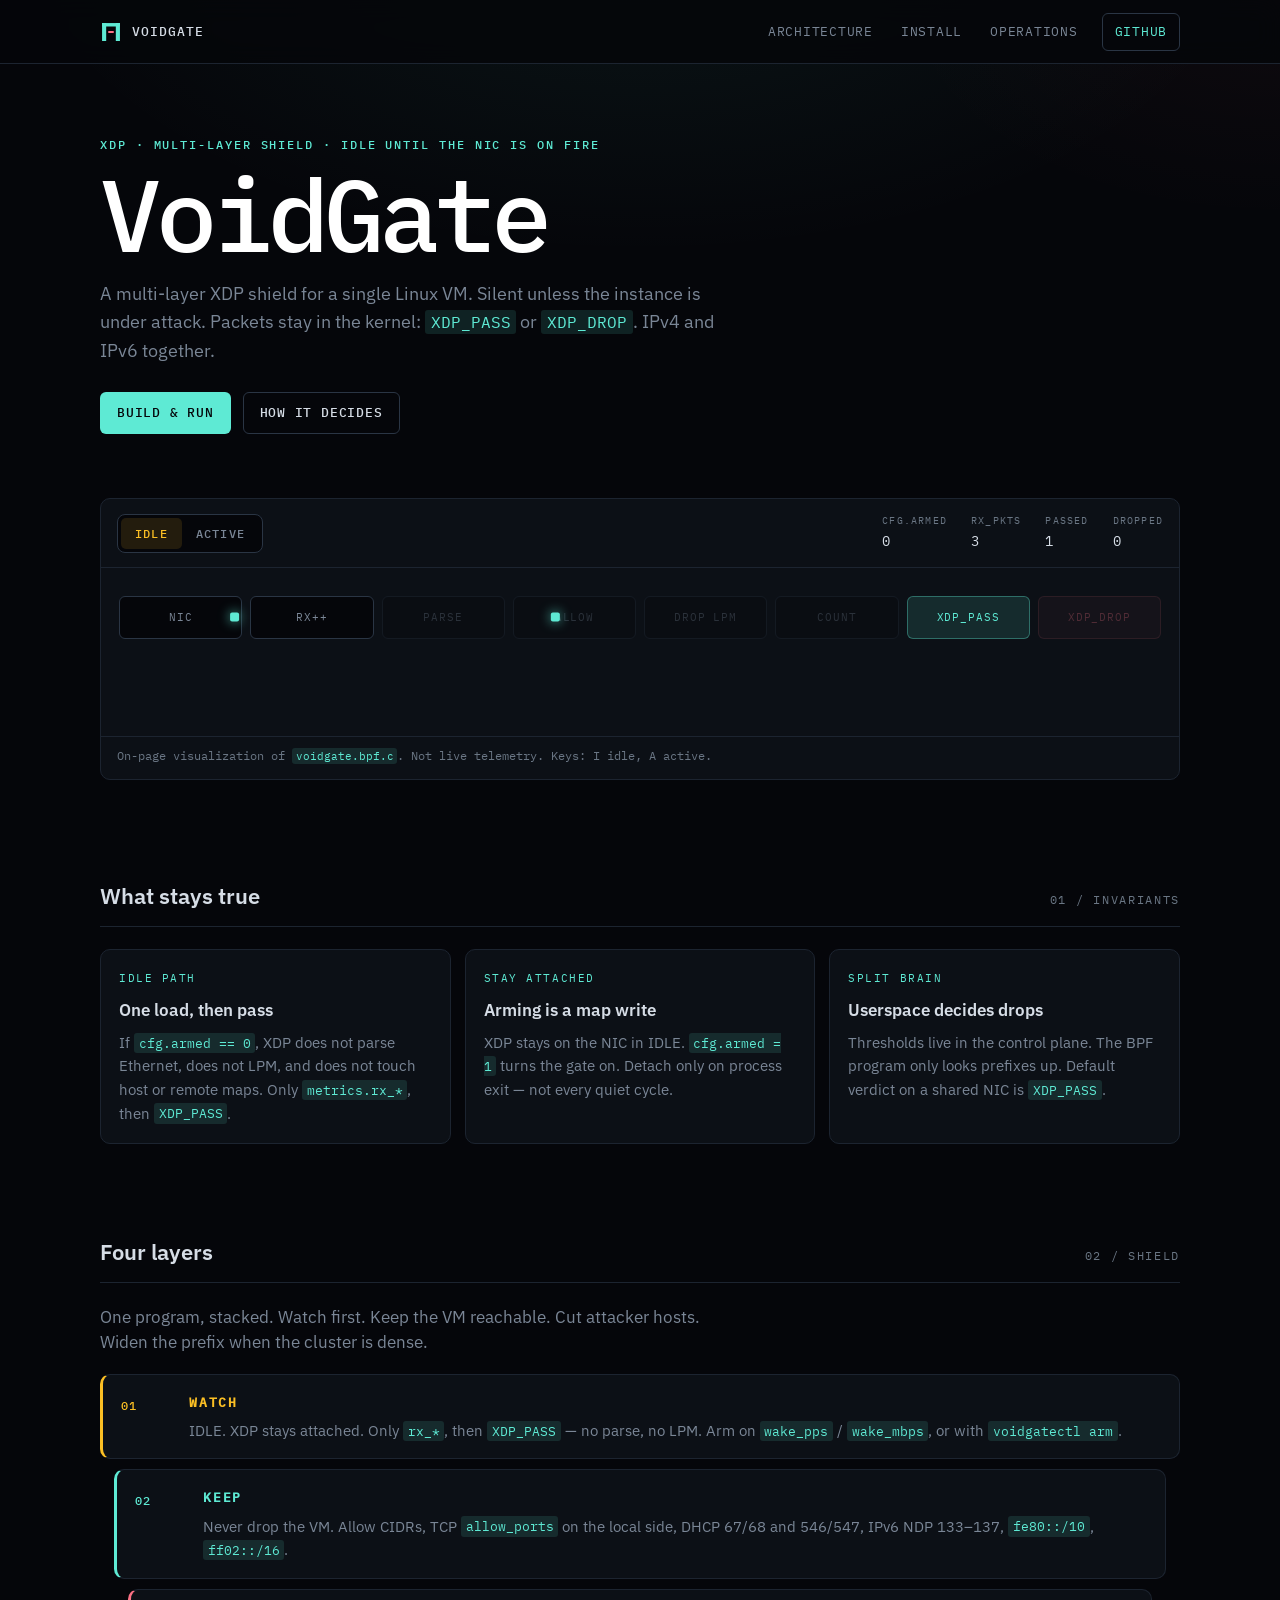
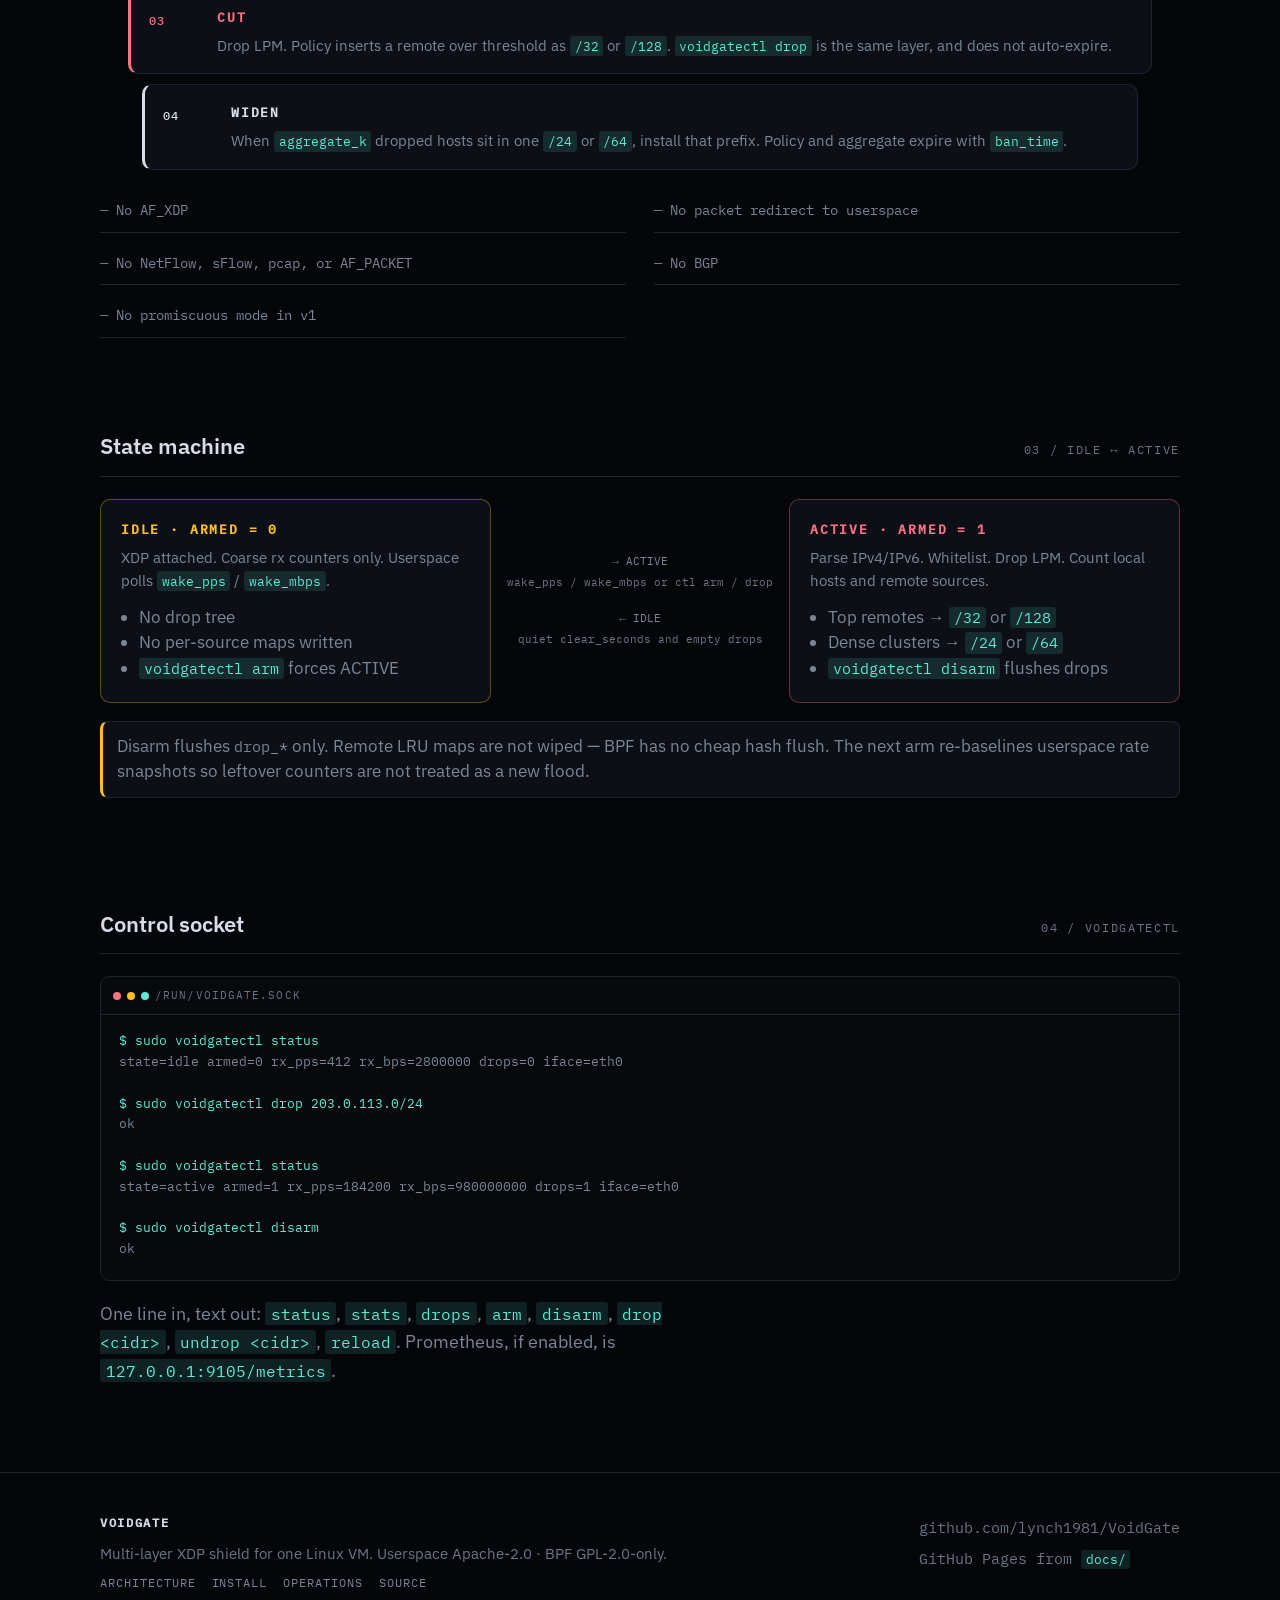
==== docs/index.html @ 75552173 "doc: add static website" ====
<!DOCTYPE html>
<html lang="en">
<head>
    <meta charset="utf-8">
    <meta name="viewport" content="width=device-width, initial-scale=1">
    <title>VoidGate — multi-layer XDP shield</title>
    <meta name="description" content="Multi-layer XDP shield for a single Linux VM. Silent unless the instance is under attack. XDP_PASS or XDP_DROP only.">
    <meta name="theme-color" content="#05060a">
    <link rel="icon" href="img/favicon.svg" type="image/svg+xml">
    <link rel="canonical" href="https://lynch1981.github.io/VoidGate/">
    <meta property="og:title" content="VoidGate">
    <meta property="og:description" content="Multi-layer XDP shield for one Linux VM. Silent unless the instance is under attack.">
    <meta property="og:type" content="website">
    <meta property="og:url" content="https://lynch1981.github.io/VoidGate/">
    <link rel="preload" href="fonts/ibm-plex-sans-400.woff2" as="font" type="font/woff2" crossorigin>
    <link rel="preload" href="fonts/ibm-plex-mono-400.woff2" as="font" type="font/woff2" crossorigin>
    <link rel="stylesheet" href="css/site.css">
</head>
<body>
    <a class="skip" href="#main">Skip to content</a>
    <header class="site-header">
        <div class="wrap header-inner">
            <a class="brand" href="index.html">
                <img src="img/mark.svg" width="22" height="22" alt="">
                VoidGate
            </a>
            <button class="nav-toggle" type="button" aria-expanded="false" aria-controls="site-nav">Menu</button>
            <nav id="site-nav" class="site-nav">
                <a href="architecture.html">Architecture</a>
                <a href="install.html">Install</a>
                <a href="operations.html">Operations</a>
                <a class="nav-ext" href="https://github.com/lynch1981/VoidGate">GitHub</a>
            </nav>
        </div>
    </header>

    <main id="main">
        <section class="hero wrap">
            <p class="kicker">XDP · multi-layer shield · idle until the NIC is on fire</p>
            <h1 class="display">VoidGate</h1>
            <p class="lede">A multi-layer XDP shield for a single Linux VM. Silent unless the instance is under attack. Packets stay in the kernel: <code>XDP_PASS</code> or <code>XDP_DROP</code>. IPv4 and IPv6 together.</p>
            <div class="hero-actions">
                <a class="btn btn-pass" href="install.html">Build &amp; run</a>
                <a class="btn btn-ghost" href="architecture.html">How it decides</a>
            </div>
        </section>

        <div class="wrap">
            <section class="datapath" data-gate tabindex="0" aria-label="Datapath visualization">
                <div class="datapath-head">
                    <div class="seg" role="tablist" aria-label="Gate state">
                        <button type="button" role="tab" data-arm="0" aria-selected="true">Idle</button>
                        <button type="button" role="tab" data-arm="1" aria-selected="false">Active</button>
                    </div>
                    <dl class="metrics">
                        <div>
                            <dt>cfg.armed</dt>
                            <dd data-m="armed">0</dd>
                        </div>
                        <div>
                            <dt>rx_pkts</dt>
                            <dd data-m="rx">0</dd>
                        </div>
                        <div>
                            <dt>passed</dt>
                            <dd data-m="passed">0</dd>
                        </div>
                        <div>
                            <dt>dropped</dt>
                            <dd data-m="dropped">0</dd>
                        </div>
                    </dl>
                </div>
                <div class="datapath-body">
                    <ol class="stages">
                        <li data-stage="nic">NIC</li>
                        <li data-stage="rx">rx++</li>
                        <li data-stage="parse" class="armed-only">parse</li>
                        <li data-stage="allow" class="armed-only">allow</li>
                        <li data-stage="drop" class="armed-only">drop LPM</li>
                        <li data-stage="count" class="armed-only">count</li>
                        <li data-stage="pass" class="verdict pass">XDP_PASS</li>
                        <li data-stage="dropv" class="verdict drop armed-only">XDP_DROP</li>
                    </ol>
                    <div class="datapath-lane" aria-hidden="true"></div>
                </div>
                <p class="datapath-note">On-page visualization of <code>voidgate.bpf.c</code>. Not live telemetry. Keys: I idle, A active.</p>
            </section>
        </div>

        <section class="section wrap">
            <div class="section-head">
                <h2>What stays true</h2>
                <span class="idx">01 / invariants</span>
            </div>
            <div class="facts">
                <article class="fact">
                    <p class="tag">Idle path</p>
                    <h3>One load, then pass</h3>
                    <p>If <code>cfg.armed == 0</code>, XDP does not parse Ethernet, does not LPM, and does not touch host or remote maps. Only <code>metrics.rx_*</code>, then <code>XDP_PASS</code>.</p>
                </article>
                <article class="fact">
                    <p class="tag">Stay attached</p>
                    <h3>Arming is a map write</h3>
                    <p>XDP stays on the NIC in IDLE. <code>cfg.armed = 1</code> turns the gate on. Detach only on process exit — not every quiet cycle.</p>
                </article>
                <article class="fact">
                    <p class="tag">Split brain</p>
                    <h3>Userspace decides drops</h3>
                    <p>Thresholds live in the control plane. The BPF program only looks prefixes up. Default verdict on a shared NIC is <code>XDP_PASS</code>.</p>
                </article>
            </div>
        </section>

        <section class="section wrap">
            <div class="section-head">
                <h2>Four layers</h2>
                <span class="idx">02 / shield</span>
            </div>
            <p class="section-lede">One program, stacked. Watch first. Keep the VM reachable. Cut attacker hosts. Widen the prefix when the cluster is dense.</p>
            <ol class="shield">
                <li class="watch">
                    <span class="layer-idx">01</span>
                    <div>
                        <h3>Watch</h3>
                        <p>IDLE. XDP stays attached. Only <code>rx_*</code>, then <code>XDP_PASS</code> — no parse, no LPM. Arm on <code>wake_pps</code> / <code>wake_mbps</code>, or with <code>voidgatectl arm</code>.</p>
                    </div>
                </li>
                <li class="keep">
                    <span class="layer-idx">02</span>
                    <div>
                        <h3>Keep</h3>
                        <p>Never drop the VM. Allow CIDRs, TCP <code>allow_ports</code> on the local side, DHCP 67/68 and 546/547, IPv6 NDP 133–137, <code>fe80::/10</code>, <code>ff02::/16</code>.</p>
                    </div>
                </li>
                <li class="cut">
                    <span class="layer-idx">03</span>
                    <div>
                        <h3>Cut</h3>
                        <p>Drop LPM. Policy inserts a remote over threshold as <code>/32</code> or <code>/128</code>. <code>voidgatectl drop</code> is the same layer, and does not auto-expire.</p>
                    </div>
                </li>
                <li class="widen">
                    <span class="layer-idx">04</span>
                    <div>
                        <h3>Widen</h3>
                        <p>When <code>aggregate_k</code> dropped hosts sit in one <code>/24</code> or <code>/64</code>, install that prefix. Policy and aggregate expire with <code>ban_time</code>.</p>
                    </div>
                </li>
            </ol>
            <ul class="nogo">
                <li>No AF_XDP</li>
                <li>No packet redirect to userspace</li>
                <li>No NetFlow, sFlow, pcap, or AF_PACKET</li>
                <li>No BGP</li>
                <li>No promiscuous mode in v1</li>
            </ul>
        </section>

        <section class="section wrap">
            <div class="section-head">
                <h2>State machine</h2>
                <span class="idx">03 / idle ↔ active</span>
            </div>
            <div class="machine">
                <article class="idle">
                    <h3>Idle · armed = 0</h3>
                    <p>XDP attached. Coarse rx counters only. Userspace polls <code>wake_pps</code> / <code>wake_mbps</code>.</p>
                    <ul>
                        <li>No drop tree</li>
                        <li>No per-source maps written</li>
                        <li><code>voidgatectl arm</code> forces ACTIVE</li>
                    </ul>
                </article>
                <div class="arrows">
                    <div>
                        → ACTIVE
                        <span>wake_pps / wake_mbps or ctl arm / drop</span>
                    </div>
                    <div>
                        ← IDLE
                        <span>quiet clear_seconds and empty drops</span>
                    </div>
                </div>
                <article class="active">
                    <h3>Active · armed = 1</h3>
                    <p>Parse IPv4/IPv6. Whitelist. Drop LPM. Count local hosts and remote sources.</p>
                    <ul>
                        <li>Top remotes → <code>/32</code> or <code>/128</code></li>
                        <li>Dense clusters → <code>/24</code> or <code>/64</code></li>
                        <li><code>voidgatectl disarm</code> flushes drops</li>
                    </ul>
                </article>
            </div>
            <aside class="note idle">Disarm flushes <code>drop_*</code> only. Remote LRU maps are not wiped — BPF has no cheap hash flush. The next arm re-baselines userspace rate snapshots so leftover counters are not treated as a new flood.</aside>
        </section>

        <section class="section wrap">
            <div class="section-head">
                <h2>Control socket</h2>
                <span class="idx">04 / voidgatectl</span>
            </div>
            <div class="term">
                <div class="term-bar"><i></i><i></i><i></i> /run/voidgate.sock</div>
                <pre><span class="cmd">$ sudo voidgatectl status</span>
<span class="out">state=idle armed=0 rx_pps=412 rx_bps=2800000 drops=0 iface=eth0</span>

<span class="cmd">$ sudo voidgatectl drop 203.0.113.0/24</span>
<span class="out">ok</span>

<span class="cmd">$ sudo voidgatectl status</span>
<span class="out">state=active armed=1 rx_pps=184200 rx_bps=980000000 drops=1 iface=eth0</span>

<span class="cmd">$ sudo voidgatectl disarm</span>
<span class="out">ok</span></pre>
            </div>
            <p class="lede">One line in, text out: <code>status</code>, <code>stats</code>, <code>drops</code>, <code>arm</code>, <code>disarm</code>, <code>drop &lt;cidr&gt;</code>, <code>undrop &lt;cidr&gt;</code>, <code>reload</code>. Prometheus, if enabled, is <code>127.0.0.1:9105/metrics</code>.</p>
        </section>
    </main>

    <footer class="site-footer">
        <div class="wrap footer-inner">
            <div>
                <strong>VoidGate</strong>
                <p>Multi-layer XDP shield for one Linux VM. Userspace Apache-2.0 · BPF GPL-2.0-only.</p>
                <div class="footer-nav">
                    <a href="architecture.html">Architecture</a>
                    <a href="install.html">Install</a>
                    <a href="operations.html">Operations</a>
                    <a href="https://github.com/lynch1981/VoidGate">Source</a>
                </div>
            </div>
            <div class="footer-meta">
                <p>github.com/lynch1981/VoidGate</p>
                <p>GitHub Pages from <code>docs/</code></p>
            </div>
        </div>
    </footer>
    <script src="js/site.js"></script>
    <script src="js/datapath.js"></script>
</body>
</html>
---- docs/css/site.css ----
@font-face {
    font-family: "IBM Plex Sans";
    src: url("../fonts/ibm-plex-sans-400.woff2") format("woff2");
    font-weight: 400;
    font-style: normal;
    font-display: swap;
}

@font-face {
    font-family: "IBM Plex Sans";
    src: url("../fonts/ibm-plex-sans-500.woff2") format("woff2");
    font-weight: 500;
    font-style: normal;
    font-display: swap;
}

@font-face {
    font-family: "IBM Plex Sans";
    src: url("../fonts/ibm-plex-sans-600.woff2") format("woff2");
    font-weight: 600;
    font-style: normal;
    font-display: swap;
}

@font-face {
    font-family: "IBM Plex Mono";
    src: url("../fonts/ibm-plex-mono-400.woff2") format("woff2");
    font-weight: 400;
    font-style: normal;
    font-display: swap;
}

@font-face {
    font-family: "IBM Plex Mono";
    src: url("../fonts/ibm-plex-mono-500.woff2") format("woff2");
    font-weight: 500;
    font-style: normal;
    font-display: swap;
}

:root {
    --void: #05060a;
    --panel: #0c1016;
    --panel-2: #121821;
    --line: #1c2430;
    --line-2: #2a3544;
    --pass: #5eead4;
    --pass-dim: rgba(94, 234, 212, 0.12);
    --drop: #fb7185;
    --drop-dim: rgba(251, 113, 133, 0.14);
    --idle: #fbbf24;
    --idle-dim: rgba(251, 191, 36, 0.12);
    --text: #d6dde6;
    --muted: #7a8696;
    --faint: #6a7684;
    --sans: "IBM Plex Sans", "Segoe UI", sans-serif;
    --mono: "IBM Plex Mono", ui-monospace, "Cascadia Code", Menlo, monospace;
    --wrap: 1080px;
    --header-h: 64px;
    --radius: 6px;
}

*,
*::before,
*::after {
    box-sizing: border-box;
}

html {
    scroll-behavior: smooth;
    color-scheme: dark;
}

html,
body {
    margin: 0;
    padding: 0;
}

body {
    min-height: 100vh;
    font-family: var(--sans);
    font-size: 16.5px;
    line-height: 1.55;
    color: var(--text);
    background:
        radial-gradient(900px 480px at 50% -80px, rgba(94, 234, 212, 0.07), transparent 70%),
        radial-gradient(700px 400px at 100% 0, rgba(251, 113, 133, 0.04), transparent 55%),
        var(--void);
}

::selection {
    background: var(--pass);
    color: var(--void);
}

a {
    color: var(--pass);
    text-decoration-thickness: 1px;
    text-underline-offset: 3px;
}

a:hover {
    color: #fff;
}

img {
    max-width: 100%;
    display: block;
}

code,
kbd {
    font-family: var(--mono);
    font-size: 0.88em;
    font-weight: 400;
}

p code,
li code,
td code,
dd code,
figcaption code {
    color: var(--pass);
    background: var(--pass-dim);
    padding: 0.08em 0.35em;
    border-radius: 3px;
}

.skip {
    position: absolute;
    left: 12px;
    top: -48px;
    z-index: 80;
    padding: 8px 12px;
    background: var(--pass);
    color: var(--void);
    font-family: var(--mono);
    font-size: 13px;
    font-weight: 500;
}

.skip:focus {
    top: 12px;
}

.wrap {
    width: min(var(--wrap), calc(100% - 40px));
    margin-inline: auto;
}

.site-header {
    position: sticky;
    top: 0;
    z-index: 50;
    height: var(--header-h);
    border-bottom: 1px solid var(--line);
    background: rgba(5, 6, 10, 0.86);
    backdrop-filter: blur(12px);
}

.header-inner {
    display: flex;
    align-items: center;
    justify-content: space-between;
    height: var(--header-h);
    gap: 24px;
}

.brand {
    display: flex;
    align-items: center;
    gap: 10px;
    color: var(--text);
    text-decoration: none;
    font-family: var(--mono);
    font-weight: 500;
    letter-spacing: 0.08em;
    text-transform: uppercase;
    font-size: 13px;
}

.brand img {
    width: 22px;
    height: 22px;
}

.brand:hover {
    color: var(--pass);
}

.nav-toggle {
    display: none;
    border: 1px solid var(--line-2);
    background: var(--panel);
    color: var(--text);
    font-family: var(--mono);
    font-size: 12px;
    letter-spacing: 0.08em;
    text-transform: uppercase;
    padding: 8px 12px;
    border-radius: var(--radius);
    cursor: pointer;
}

.site-nav {
    display: flex;
    align-items: center;
    gap: 4px;
}

.site-nav a {
    color: var(--muted);
    text-decoration: none;
    font-family: var(--mono);
    font-size: 12.5px;
    letter-spacing: 0.06em;
    text-transform: uppercase;
    padding: 8px 12px;
    border-radius: var(--radius);
}

.site-nav a:hover,
.site-nav a[aria-current="page"] {
    color: var(--text);
    background: var(--panel-2);
}

.site-nav a.nav-ext {
    color: var(--pass);
    margin-left: 8px;
    border: 1px solid var(--line-2);
}

.kicker {
    margin: 0 0 12px;
    font-family: var(--mono);
    font-size: 12px;
    font-weight: 500;
    letter-spacing: 0.16em;
    text-transform: uppercase;
    color: var(--pass);
}

.display {
    margin: 0;
    font-family: var(--mono);
    font-weight: 500;
    font-size: clamp(3rem, 9vw, 6.4rem);
    letter-spacing: -0.05em;
    line-height: 0.92;
    color: #fff;
}

.lede {
    margin: 18px 0 0;
    max-width: 40rem;
    font-size: 1.15rem;
    color: var(--muted);
}

.section-lede {
    margin: 0 0 18px;
    max-width: 40rem;
    color: var(--muted);
}

.datapath:focus-visible {
    outline: 2px solid var(--pass);
    outline-offset: 3px;
}

.hero {
    padding: 72px 0 36px;
}

.hero-actions {
    display: flex;
    flex-wrap: wrap;
    gap: 12px;
    margin-top: 28px;
}

.btn {
    display: inline-flex;
    align-items: center;
    gap: 8px;
    padding: 10px 16px;
    border-radius: var(--radius);
    font-family: var(--mono);
    font-size: 13px;
    font-weight: 500;
    letter-spacing: 0.06em;
    text-transform: uppercase;
    text-decoration: none;
    border: 1px solid transparent;
}

.btn-pass {
    background: var(--pass);
    color: var(--void);
}

.btn-pass:hover {
    background: #fff;
    color: var(--void);
}

.btn-ghost {
    background: transparent;
    color: var(--text);
    border-color: var(--line-2);
}

.btn-ghost:hover {
    border-color: var(--pass);
    color: var(--pass);
}

.datapath {
    margin: 28px 0 72px;
    border: 1px solid var(--line);
    background: var(--panel);
    border-radius: 10px;
    overflow: hidden;
}

.datapath-head {
    display: flex;
    flex-wrap: wrap;
    align-items: center;
    justify-content: space-between;
    gap: 16px;
    padding: 14px 16px;
    border-bottom: 1px solid var(--line);
}

.seg {
    display: inline-flex;
    padding: 3px;
    border: 1px solid var(--line-2);
    border-radius: 8px;
    background: var(--void);
}

.seg button {
    appearance: none;
    border: 0;
    background: transparent;
    color: var(--muted);
    font-family: var(--mono);
    font-size: 12px;
    font-weight: 500;
    letter-spacing: 0.1em;
    text-transform: uppercase;
    padding: 8px 14px;
    border-radius: 5px;
    cursor: pointer;
}

.seg button[aria-selected="true"][data-arm="0"] {
    background: var(--idle-dim);
    color: var(--idle);
}

.seg button[aria-selected="true"][data-arm="1"] {
    background: var(--drop-dim);
    color: var(--drop);
}

.metrics {
    display: flex;
    flex-wrap: wrap;
    gap: 18px 24px;
    margin: 0;
}

.metrics div {
    display: flex;
    flex-direction: column;
    gap: 2px;
}

.metrics dt {
    font-family: var(--mono);
    font-size: 10px;
    letter-spacing: 0.12em;
    text-transform: uppercase;
    color: var(--faint);
}

.metrics dd {
    margin: 0;
    font-family: var(--mono);
    font-size: 14px;
    font-variant-numeric: tabular-nums;
    color: var(--text);
}

.datapath-body {
    position: relative;
    padding: 28px 18px 22px;
    min-height: 168px;
}

.stages {
    list-style: none;
    display: flex;
    flex-wrap: wrap;
    justify-content: space-between;
    gap: 10px 8px;
    margin: 0;
    padding: 0;
    position: relative;
    z-index: 1;
}

.stages li {
    flex: 1 1 88px;
    min-width: 88px;
    text-align: center;
    font-family: var(--mono);
    font-size: 11px;
    letter-spacing: 0.08em;
    text-transform: uppercase;
    color: var(--muted);
    border: 1px solid var(--line-2);
    background: var(--void);
    border-radius: var(--radius);
    padding: 12px 8px;
    transition: opacity 0.2s, border-color 0.2s, color 0.2s;
}

.datapath[data-armed="0"] .armed-only {
    opacity: 0.28;
}

.stages .verdict.pass {
    color: var(--pass);
    border-color: rgba(94, 234, 212, 0.35);
    background: var(--pass-dim);
}

.stages .verdict.drop {
    color: var(--drop);
    border-color: rgba(251, 113, 133, 0.4);
    background: var(--drop-dim);
}

.datapath-lane {
    position: absolute;
    inset: 0;
    pointer-events: none;
    overflow: hidden;
}

.pkt {
    position: absolute;
    width: 9px;
    height: 9px;
    margin: -4.5px 0 0 -4.5px;
    border-radius: 2px;
    background: var(--pass);
    box-shadow: 0 0 12px rgba(94, 234, 212, 0.8);
    z-index: 2;
}

.pkt.is-drop {
    background: var(--drop);
    box-shadow: 0 0 12px rgba(251, 113, 133, 0.85);
}

.datapath-note {
    margin: 0;
    padding: 10px 16px 14px;
    font-family: var(--mono);
    font-size: 12px;
    color: var(--faint);
    border-top: 1px solid var(--line);
}

.section {
    padding: 28px 0 64px;
}

.section-head {
    display: flex;
    align-items: baseline;
    justify-content: space-between;
    gap: 16px;
    margin-bottom: 22px;
    padding-bottom: 12px;
    border-bottom: 1px solid var(--line);
}

.section-head h2 {
    margin: 0;
    font-size: 1.35rem;
    font-weight: 600;
}

.section-head .idx {
    font-family: var(--mono);
    font-size: 12px;
    letter-spacing: 0.14em;
    text-transform: uppercase;
    color: var(--faint);
}

.facts {
    display: grid;
    grid-template-columns: repeat(3, 1fr);
    gap: 14px;
}

.fact {
    border: 1px solid var(--line);
    background: var(--panel);
    border-radius: 10px;
    padding: 20px 18px 18px;
}

.fact .tag {
    font-family: var(--mono);
    font-size: 11px;
    letter-spacing: 0.14em;
    text-transform: uppercase;
    color: var(--pass);
    margin: 0 0 10px;
}

.fact h3 {
    margin: 0 0 8px;
    font-size: 1.05rem;
}

.fact p {
    margin: 0;
    color: var(--muted);
    font-size: 0.95rem;
}

.nogo {
    display: grid;
    grid-template-columns: 1fr 1fr;
    gap: 10px 28px;
    margin: 0;
    padding: 0;
    list-style: none;
}

.nogo li {
    font-family: var(--mono);
    font-size: 14px;
    color: var(--muted);
    padding: 10px 0;
    border-bottom: 1px solid var(--line);
}

.nogo li::before {
    content: "— ";
    color: var(--faint);
}

.shield {
    list-style: none;
    margin: 0 0 8px;
    padding: 0;
    display: grid;
    gap: 10px;
}

.shield + .nogo {
    margin-top: 20px;
}

.shield > li {
    display: grid;
    grid-template-columns: 52px 1fr;
    gap: 16px;
    align-items: start;
    border: 1px solid var(--line);
    background: var(--panel);
    border-radius: 10px;
    padding: 18px 18px 16px;
    border-left-width: 3px;
}

.shield .layer-idx {
    font-family: var(--mono);
    font-size: 12px;
    font-weight: 500;
    letter-spacing: 0.12em;
    padding-top: 4px;
}

.shield h3 {
    margin: 0 0 6px;
    font-family: var(--mono);
    font-size: 13px;
    letter-spacing: 0.14em;
    text-transform: uppercase;
}

.shield p {
    margin: 0;
    color: var(--muted);
    font-size: 0.95rem;
}

.shield .watch {
    border-left-color: var(--idle);
}

.shield .watch .layer-idx,
.shield .watch h3 {
    color: var(--idle);
}

.shield .keep {
    border-left-color: var(--pass);
}

.shield .keep .layer-idx,
.shield .keep h3 {
    color: var(--pass);
}

.shield .cut {
    border-left-color: var(--drop);
}

.shield .cut .layer-idx,
.shield .cut h3 {
    color: var(--drop);
}

.shield .widen {
    border-left-color: var(--text);
}

.shield .widen .layer-idx,
.shield .widen h3 {
    color: var(--text);
}

@media (min-width: 721px) {
    .shield > li:nth-child(2) {
        margin-inline: 14px;
    }

    .shield > li:nth-child(3) {
        margin-inline: 28px;
    }

    .shield > li:nth-child(4) {
        margin-inline: 42px;
    }
}

.machine {
    display: grid;
    grid-template-columns: 1fr auto 1fr;
    gap: 16px;
    align-items: stretch;
}

.machine article {
    border: 1px solid var(--line);
    background: var(--panel);
    border-radius: 10px;
    padding: 20px;
}

.machine .idle {
    border-color: rgba(251, 191, 36, 0.35);
}

.machine .active {
    border-color: rgba(251, 113, 133, 0.35);
}

.machine h3 {
    margin: 0 0 6px;
    font-family: var(--mono);
    font-size: 13px;
    letter-spacing: 0.14em;
    text-transform: uppercase;
}

.machine .idle h3 {
    color: var(--idle);
}

.machine .active h3 {
    color: var(--drop);
}

.machine p {
    margin: 0;
    color: var(--muted);
    font-size: 0.95rem;
}

.machine ul {
    margin: 12px 0 0;
    padding: 0 0 0 18px;
    color: var(--muted);
}

.arrows {
    display: flex;
    flex-direction: column;
    justify-content: center;
    gap: 18px;
    font-family: var(--mono);
    font-size: 11px;
    color: var(--muted);
    min-width: 160px;
}

.arrows div {
    text-align: center;
}

.arrows span {
    display: block;
    color: var(--faint);
    margin-top: 4px;
}

.page-head {
    padding: 56px 0 28px;
}

.page-head h1 {
    margin: 0;
    font-size: clamp(1.8rem, 4vw, 2.6rem);
    font-weight: 600;
    letter-spacing: -0.03em;
    line-height: 1.15;
    max-width: 18ch;
}

.page-head .lede {
    font-size: 1.05rem;
}

.prose h2 {
    margin: 2.2rem 0 0.7rem;
    font-size: 1.25rem;
}

.prose h3 {
    margin: 1.6rem 0 0.5rem;
    font-size: 1.02rem;
}

.prose p,
.prose li {
    color: var(--muted);
}

.prose p {
    max-width: 46rem;
}

.prose strong {
    color: var(--text);
    font-weight: 500;
}

.path {
    list-style: none;
    margin: 0;
    padding: 0;
    counter-reset: step;
}

.path li {
    position: relative;
    padding: 14px 0 14px 56px;
    border-bottom: 1px solid var(--line);
    color: var(--muted);
}

.path li::before {
    counter-increment: step;
    content: counter(step, decimal-leading-zero);
    position: absolute;
    left: 0;
    top: 14px;
    font-family: var(--mono);
    font-size: 12px;
    letter-spacing: 0.08em;
    color: var(--pass);
}

.path .drop-step {
    color: var(--drop);
}

.grid-table-wrap {
    overflow-x: auto;
    border: 1px solid var(--line);
    border-radius: 10px;
    background: var(--panel);
}

.grid-table {
    width: 100%;
    border-collapse: collapse;
    font-size: 14px;
}

.grid-table th,
.grid-table td {
    text-align: left;
    padding: 11px 14px;
    border-bottom: 1px solid var(--line);
    vertical-align: top;
}

.grid-table th {
    font-family: var(--mono);
    font-size: 11px;
    font-weight: 500;
    letter-spacing: 0.1em;
    text-transform: uppercase;
    color: var(--faint);
    background: var(--void);
}

.grid-table tr:last-child td {
    border-bottom: 0;
}

.grid-table td:first-child {
    font-family: var(--mono);
    color: var(--pass);
    white-space: nowrap;
}

.checks {
    list-style: none;
    margin: 0;
    padding: 0;
}

.checks li {
    display: grid;
    grid-template-columns: 18px 1fr;
    gap: 12px;
    padding: 12px 0;
    border-bottom: 1px solid var(--line);
    color: var(--muted);
}

.checks li::before {
    content: "";
    width: 8px;
    height: 8px;
    margin-top: 7px;
    background: var(--pass);
    box-shadow: 0 0 8px var(--pass);
}

.code {
    margin: 16px 0 24px;
    border: 1px solid var(--line);
    border-radius: 10px;
    background: #080b10;
    overflow: hidden;
}

.code-head {
    display: flex;
    align-items: center;
    justify-content: space-between;
    padding: 8px 12px;
    border-bottom: 1px solid var(--line);
    font-family: var(--mono);
    font-size: 11px;
    letter-spacing: 0.1em;
    text-transform: uppercase;
    color: var(--faint);
}

.copy {
    appearance: none;
    border: 1px solid var(--line-2);
    background: transparent;
    color: var(--muted);
    font-family: var(--mono);
    font-size: 11px;
    letter-spacing: 0.08em;
    text-transform: uppercase;
    padding: 4px 8px;
    border-radius: 4px;
    cursor: pointer;
}

.copy:hover,
.copy.is-copied {
    color: var(--pass);
    border-color: var(--pass);
}

.code pre {
    margin: 0;
    padding: 16px 18px 18px;
    overflow-x: auto;
    font-family: var(--mono);
    font-size: 13px;
    line-height: 1.55;
    color: var(--text);
}

.note {
    border: 1px solid var(--line);
    border-left-width: 3px;
    border-radius: 8px;
    padding: 12px 14px;
    margin: 18px 0;
    color: var(--muted);
    background: var(--panel);
}

.note.warn {
    border-left-color: var(--drop);
}

.note.ok {
    border-left-color: var(--pass);
}

.note.idle {
    border-left-color: var(--idle);
}

.term {
    border: 1px solid var(--line);
    border-radius: 10px;
    background: #07090d;
    overflow: hidden;
}

.term-bar {
    display: flex;
    align-items: center;
    gap: 6px;
    padding: 10px 12px;
    border-bottom: 1px solid var(--line);
    color: var(--faint);
    font-family: var(--mono);
    font-size: 11px;
    letter-spacing: 0.1em;
    text-transform: uppercase;
}

.term-bar i {
    width: 8px;
    height: 8px;
    border-radius: 50%;
    background: var(--line-2);
}

.term-bar i:nth-child(1) { background: #fb7185; }
.term-bar i:nth-child(2) { background: #fbbf24; }
.term-bar i:nth-child(3) { background: #5eead4; }

.term pre {
    margin: 0;
    padding: 16px 18px 20px;
    font-family: var(--mono);
    font-size: 13px;
    line-height: 1.6;
    overflow-x: auto;
    color: var(--text);
}

.term .cmd {
    color: var(--pass);
}

.term .out {
    color: var(--muted);
}

.two {
    display: grid;
    grid-template-columns: 1fr 1fr;
    gap: 16px;
}

.site-footer {
    border-top: 1px solid var(--line);
    padding: 36px 0 48px;
    margin-top: 24px;
}

.footer-inner {
    display: flex;
    justify-content: space-between;
    gap: 32px;
    flex-wrap: wrap;
}

.footer-inner strong {
    font-family: var(--mono);
    font-size: 12px;
    letter-spacing: 0.14em;
    text-transform: uppercase;
}

.footer-inner p {
    margin: 8px 0 0;
    color: var(--faint);
    font-size: 0.92rem;
    max-width: 36rem;
}

.footer-meta {
    font-family: var(--mono);
    font-size: 12px;
    color: var(--faint);
}

.footer-nav {
    display: flex;
    gap: 16px;
    flex-wrap: wrap;
    margin-top: 8px;
}

.footer-nav a {
    color: var(--muted);
    text-decoration: none;
    font-family: var(--mono);
    font-size: 12px;
    text-transform: uppercase;
    letter-spacing: 0.08em;
}

.footer-nav a:hover {
    color: var(--pass);
}

.focus-ring:focus-visible,
a:focus-visible,
button:focus-visible {
    outline: 2px solid var(--pass);
    outline-offset: 3px;
}

@media (max-width: 860px) {
    .facts,
    .nogo,
    .machine,
    .two {
        grid-template-columns: 1fr;
    }

    .arrows {
        flex-direction: row;
        min-width: 0;
        justify-content: space-around;
        font-size: 11px;
    }

    .page-head h1 {
        max-width: none;
    }
}

@media (max-width: 720px) {
    .nav-toggle {
        display: inline-flex;
    }

    .site-nav {
        display: none;
        position: absolute;
        top: var(--header-h);
        left: 0;
        right: 0;
        flex-direction: column;
        align-items: stretch;
        padding: 8px 16px 16px;
        background: rgba(5, 6, 10, 0.97);
        border-bottom: 1px solid var(--line);
        gap: 4px;
    }

    .site-header.is-open .site-nav {
        display: flex;
    }

    .site-nav a.nav-ext {
        margin-left: 0;
    }

    .hero {
        padding-top: 48px;
    }

    .stages li {
        flex: 1 1 calc(50% - 8px);
    }
}

@media (prefers-reduced-motion: reduce) {
    html {
        scroll-behavior: auto;
    }

    .pkt {
        display: none;
    }
}
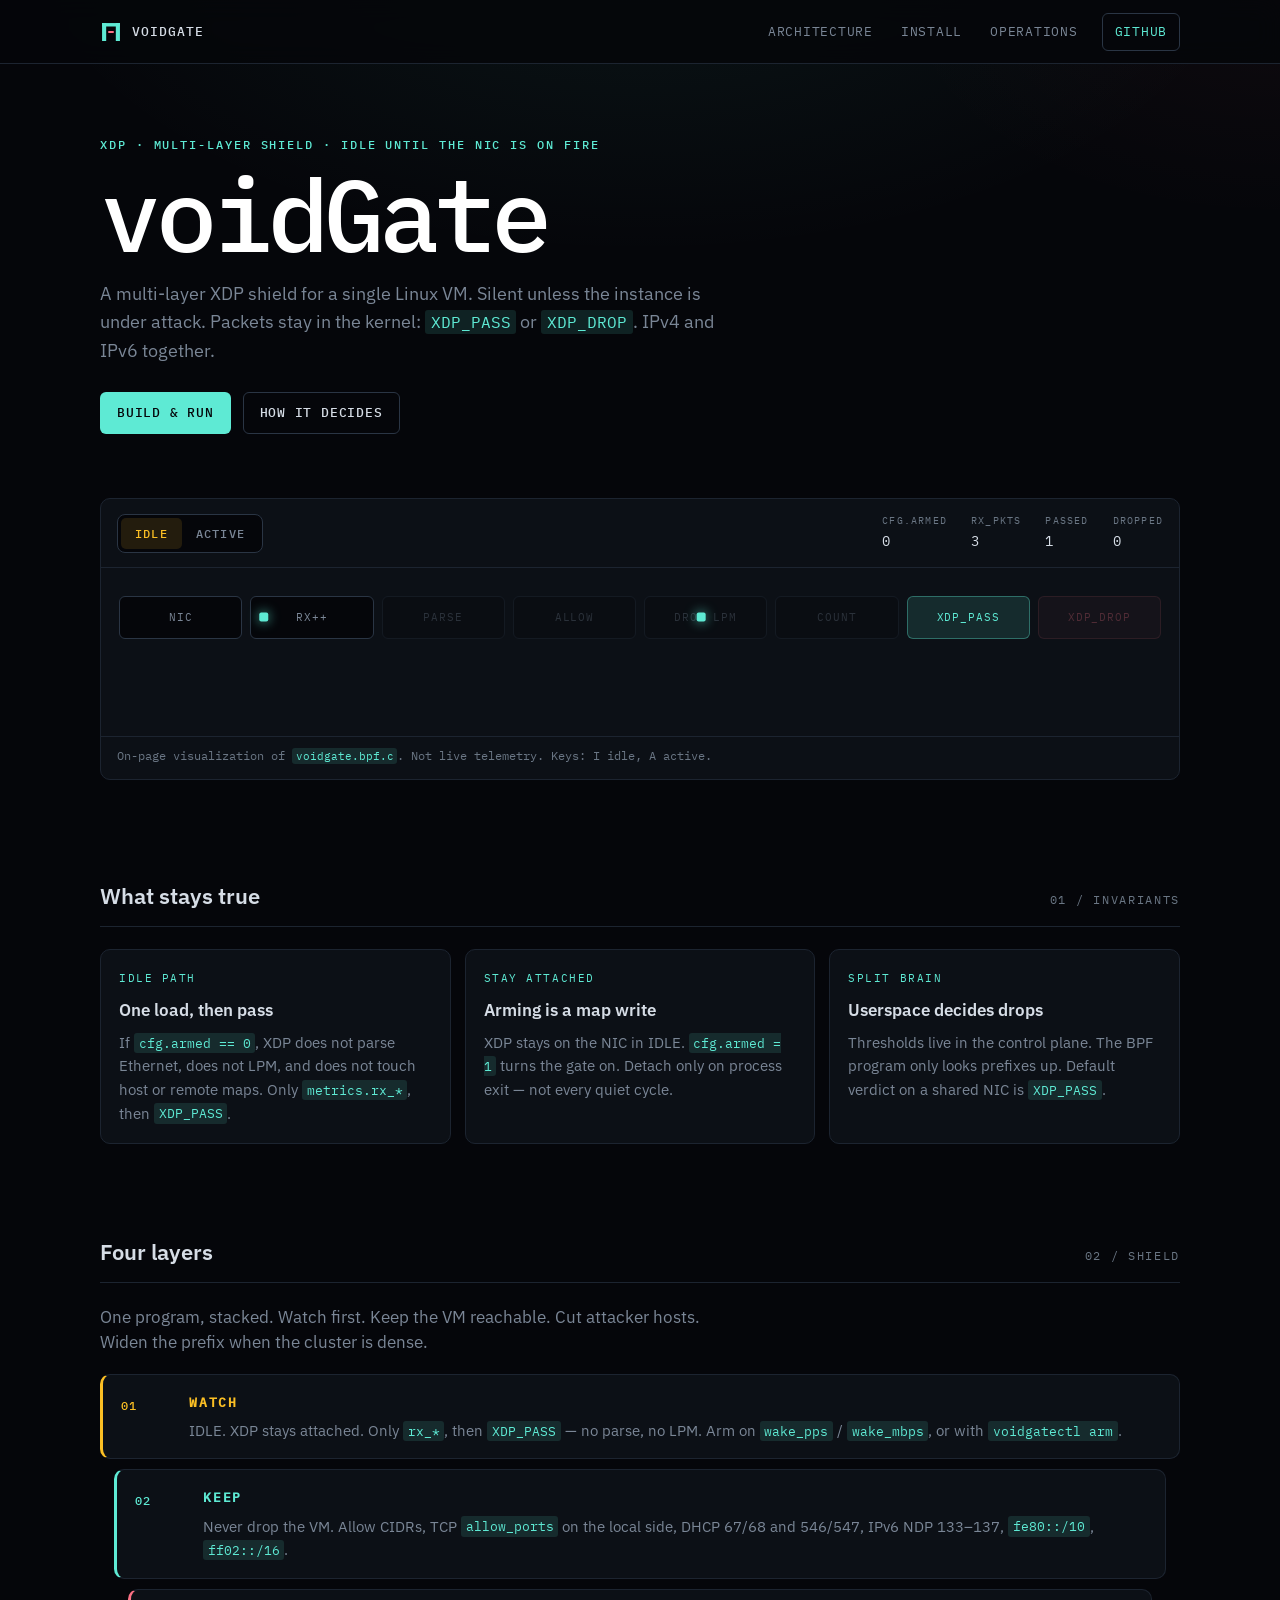
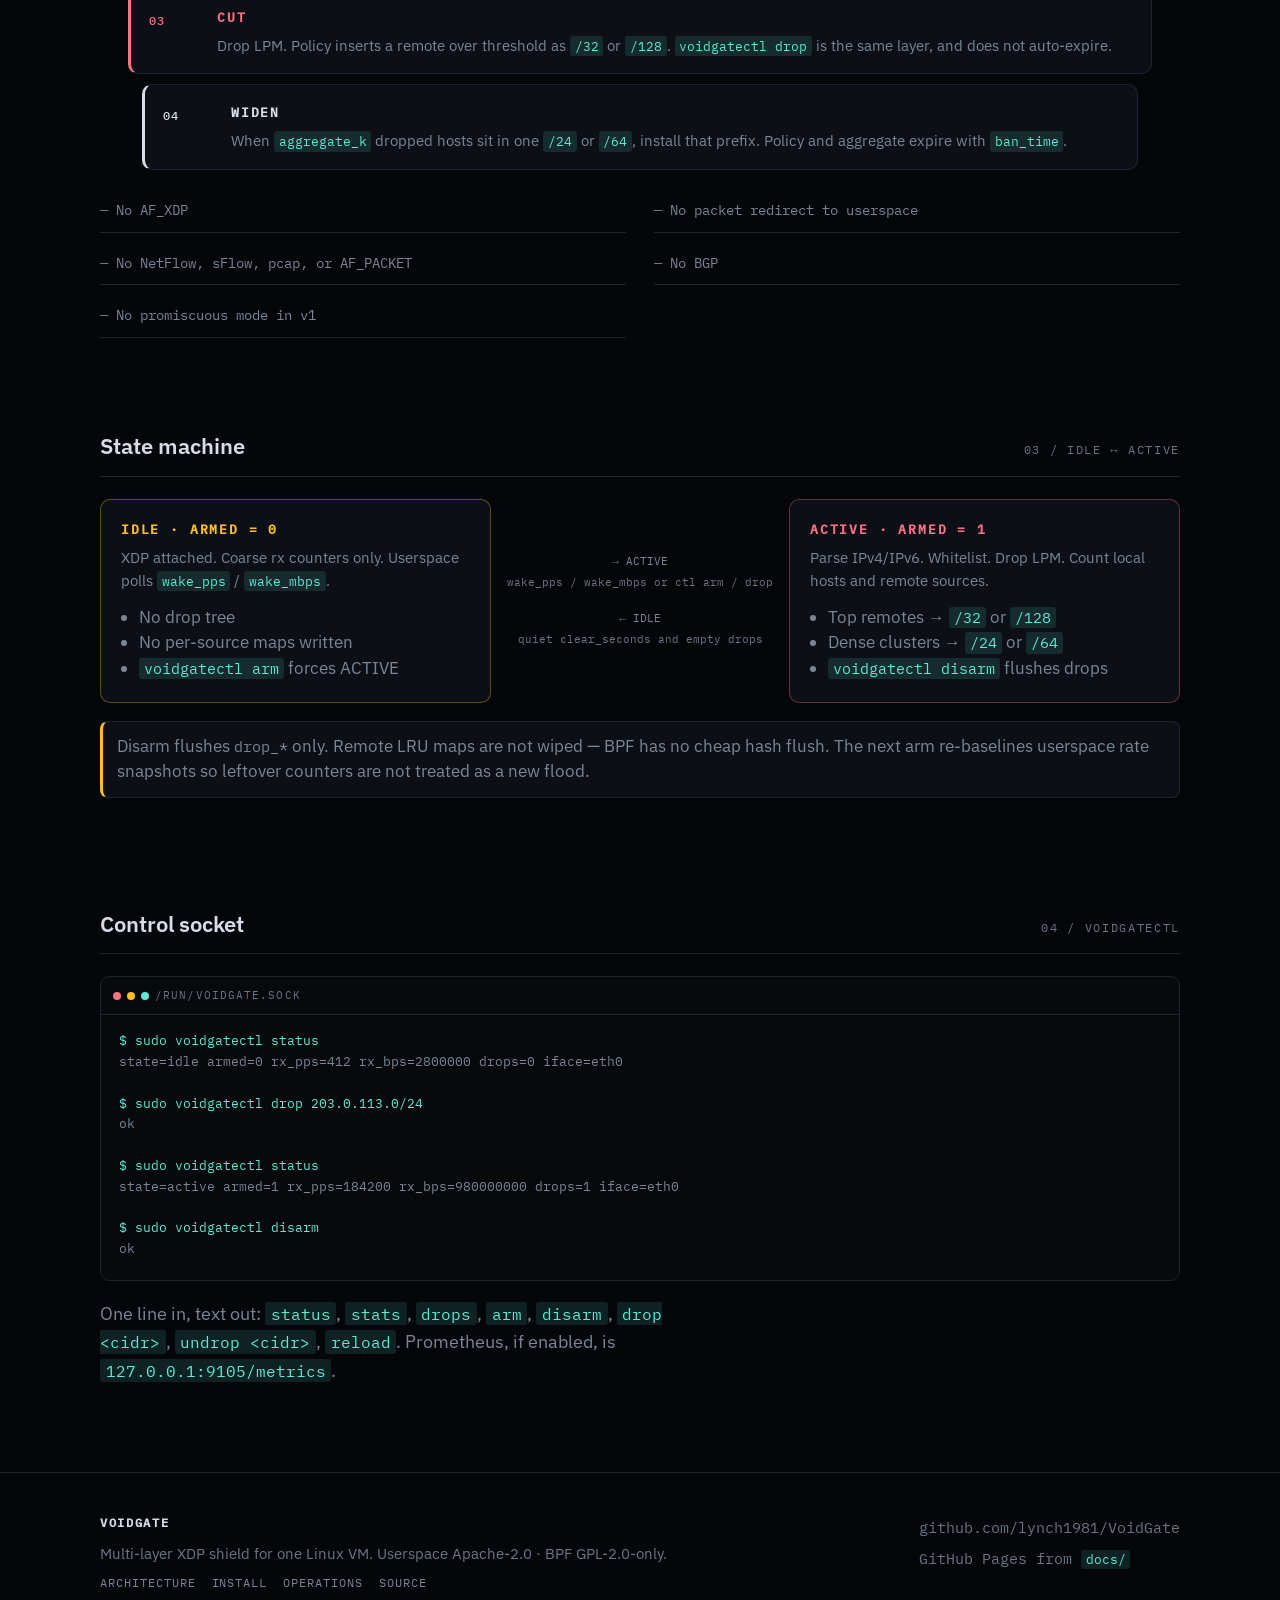
==== commit 3cc8f829: "style: brand as voidGate in logs and copy Display name is voidGate. Daemon stderr prefix is voidGate" ====
--- a/docs/index.html
+++ b/docs/index.html
@@ -3,12 +3,12 @@
 <head>
     <meta charset="utf-8">
     <meta name="viewport" content="width=device-width, initial-scale=1">
-    <title>VoidGate — multi-layer XDP shield</title>
+    <title>voidGate — multi-layer XDP shield</title>
     <meta name="description" content="Multi-layer XDP shield for a single Linux VM. Silent unless the instance is under attack. XDP_PASS or XDP_DROP only.">
     <meta name="theme-color" content="#05060a">
     <link rel="icon" href="img/favicon.svg" type="image/svg+xml">
     <link rel="canonical" href="https://lynch1981.github.io/VoidGate/">
-    <meta property="og:title" content="VoidGate">
+    <meta property="og:title" content="voidGate">
     <meta property="og:description" content="Multi-layer XDP shield for one Linux VM. Silent unless the instance is under attack.">
     <meta property="og:type" content="website">
     <meta property="og:url" content="https://lynch1981.github.io/VoidGate/">
@@ -22,7 +22,7 @@
         <div class="wrap header-inner">
             <a class="brand" href="index.html">
                 <img src="img/mark.svg" width="22" height="22" alt="">
-                VoidGate
+                voidGate
             </a>
             <button class="nav-toggle" type="button" aria-expanded="false" aria-controls="site-nav">Menu</button>
             <nav id="site-nav" class="site-nav">
@@ -37,7 +37,7 @@
     <main id="main">
         <section class="hero wrap">
             <p class="kicker">XDP · multi-layer shield · idle until the NIC is on fire</p>
-            <h1 class="display">VoidGate</h1>
+            <h1 class="display">voidGate</h1>
             <p class="lede">A multi-layer XDP shield for a single Linux VM. Silent unless the instance is under attack. Packets stay in the kernel: <code>XDP_PASS</code> or <code>XDP_DROP</code>. IPv4 and IPv6 together.</p>
             <div class="hero-actions">
                 <a class="btn btn-pass" href="install.html">Build &amp; run</a>
@@ -221,7 +221,7 @@
     <footer class="site-footer">
         <div class="wrap footer-inner">
             <div>
-                <strong>VoidGate</strong>
+                <strong>voidGate</strong>
                 <p>Multi-layer XDP shield for one Linux VM. Userspace Apache-2.0 · BPF GPL-2.0-only.</p>
                 <div class="footer-nav">
                     <a href="architecture.html">Architecture</a>
